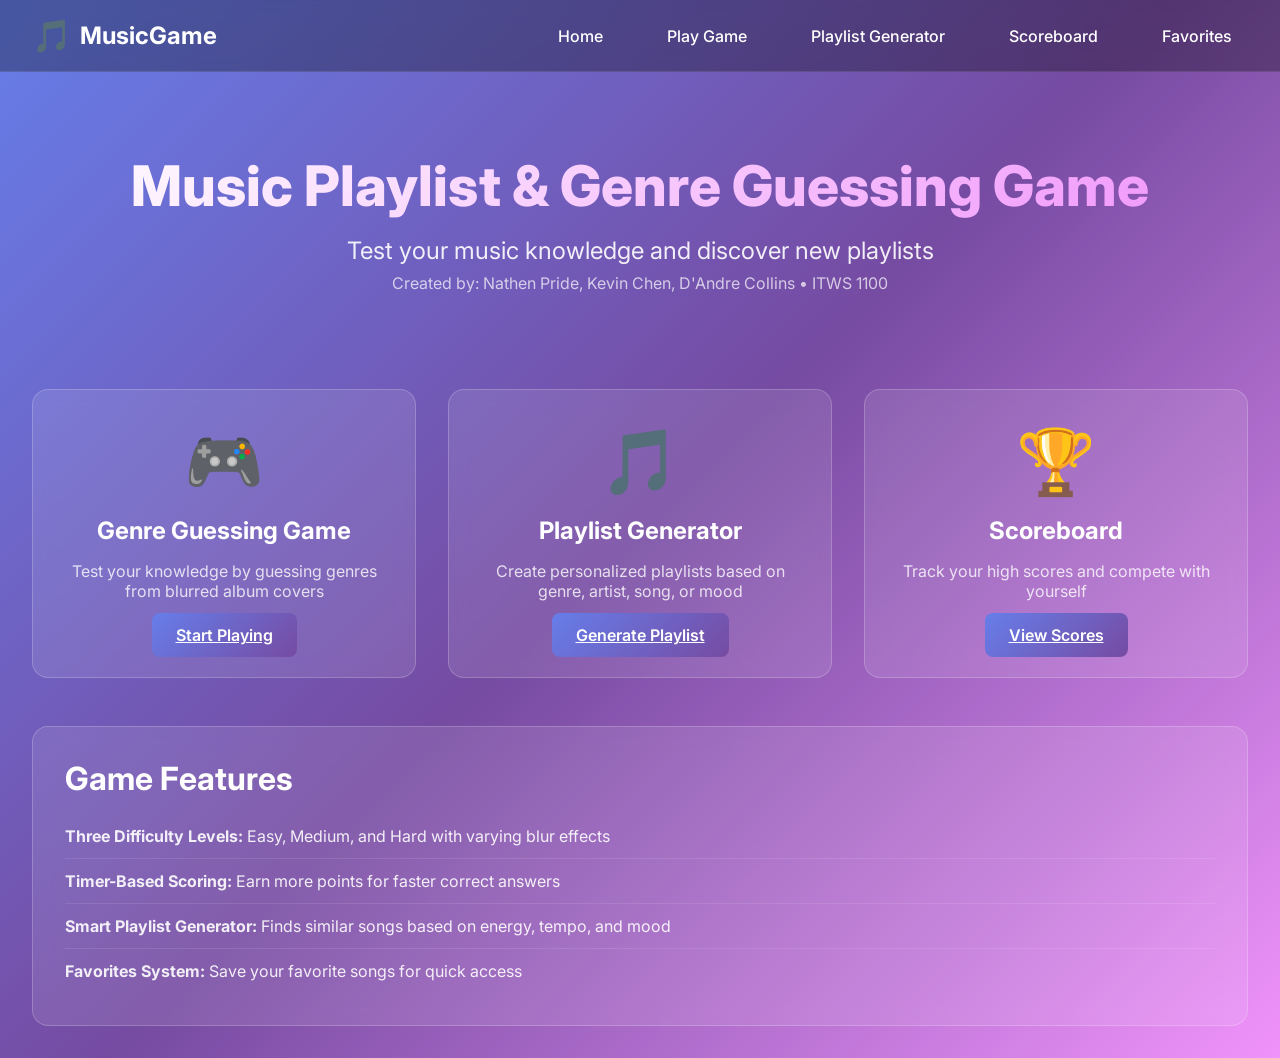
==== index.html @ df0b77b4 "converted had claude help convert the files" ====
<!DOCTYPE html>
<html lang="en">
<head>
    <meta charset="UTF-8">
    <meta name="viewport" content="width=device-width, initial-scale=1.0">
    <title>Music Playlist & Genre Guessing Game</title>
    <link rel="preconnect" href="https://fonts.googleapis.com">
    <link rel="preconnect" href="https://fonts.gstatic.com" crossorigin>
    <link href="https://fonts.googleapis.com/css2?family=Inter:wght@300;400;600;700;800&display=swap" rel="stylesheet">
    <link rel="stylesheet" href="styles.css">
</head>
<body>

    <nav id="navbar">
        <div class="nav-container">
            <div class="nav-brand">
                <span class="icon">🎵</span>
                <span class="brand-text">MusicGame</span>
            </div>
            <ul class="nav-links">
                <li><a href="index.html"      class="nav-link active">Home</a></li>
                <li><a href="game.html"        class="nav-link">Play Game</a></li>
                <li><a href="playlist.html"    class="nav-link">Playlist Generator</a></li>
                <li><a href="scoreboard.html"  class="nav-link">Scoreboard</a></li>
                <li><a href="#favorites"       class="nav-link">Favorites</a></li>
            </ul>
        </div>
    </nav>

    <main id="app">

        <!-- Home Page -->
        <section id="home-page" class="page active">
            <div class="container">
                <div class="hero-section">
                    <h1 class="hero-title">Music Playlist &amp; Genre Guessing Game</h1>
                    <p class="hero-subtitle">Test your music knowledge and discover new playlists</p>
                    <p class="team-info">Created by: Nathen Pride, Kevin Chen, D'Andre Collins &bull; ITWS 1100</p>
                </div>

                <div class="features-grid">
                    <div class="feature-card">
                        <div class="feature-icon">🎮</div>
                        <h3>Genre Guessing Game</h3>
                        <p>Test your knowledge by guessing genres from blurred album covers</p>
                        <a href="game.html" class="btn btn-primary">Start Playing</a>
                    </div>
                    <div class="feature-card">
                        <div class="feature-icon">🎵</div>
                        <h3>Playlist Generator</h3>
                        <p>Create personalized playlists based on genre, artist, song, or mood</p>
                        <a href="playlist.html" class="btn btn-primary">Generate Playlist</a>
                    </div>
                    <div class="feature-card">
                        <div class="feature-icon">🏆</div>
                        <h3>Scoreboard</h3>
                        <p>Track your high scores and compete with yourself</p>
                        <a href="scoreboard.html" class="btn btn-primary">View Scores</a>
                    </div>
                </div>

                <div class="info-section">
                    <h2>Game Features</h2>
                    <ul class="features-list">
                        <li><strong>Three Difficulty Levels:</strong> Easy, Medium, and Hard with varying blur effects</li>
                        <li><strong>Timer-Based Scoring:</strong> Earn more points for faster correct answers</li>
                        <li><strong>Smart Playlist Generator:</strong> Finds similar songs based on energy, tempo, and mood</li>
                        <li><strong>Favorites System:</strong> Save your favorite songs for quick access</li>
                    </ul>
                </div>
            </div>
        </section>

        <!-- Favorites Page -->
        <section id="favorites-page" class="page">
            <div class="container">
                <div class="page-header">
                    <span class="page-icon">❤️</span>
                    <h1>Your Favorites</h1>
                    <p>Songs you've saved</p>
                </div>
                <div id="favorites-grid" class="playlist-grid"></div>
            </div>
        </section>

    </main>

    <script src="data/songs.js"></script>
    <script src="js/storage.js"></script>
    <script src="js/favorites.js"></script>
    <script>
        function playPreview(songId) {
            const song = songs.find(s => s.id === songId);
            if (song && song.audioPreviewUrl) {
                new Audio(song.audioPreviewUrl).play();
            } else {
                alert('Audio preview not available (demo mode)');
            }
        }

        function navigateTo(hash) {
            window.location.hash = hash;
        }

        function handleRoute() {
            const hash = window.location.hash || '#home';
            const page = hash.substring(1);
            document.querySelectorAll('.page').forEach(p => p.classList.remove('active'));
            document.querySelectorAll('.nav-link').forEach(l => l.classList.remove('active'));
            const el = document.getElementById(page + '-page');
            (el || document.getElementById('home-page')).classList.add('active');
            const navLink = document.querySelector(`.nav-link[href="${hash}"]`);
            if (navLink) navLink.classList.add('active');
            if (page === 'favorites') loadFavorites();
        }

        window.addEventListener('hashchange', handleRoute);
        document.addEventListener('DOMContentLoaded', handleRoute);
    </script>

</body>
</html>
---- styles.css ----
/* Reset and Base Styles */
* {
    margin: 0;
    padding: 0;
    box-sizing: border-box;
}

body {
    font-family: 'Inter', -apple-system, BlinkMacSystemFont, 'Segoe UI', sans-serif;
    background: linear-gradient(135deg, #667eea 0%, #764ba2 50%, #f093fb 100%);
    min-height: 100vh;
    color: #ffffff;
    overflow-x: hidden;
}

/* Navigation */
#navbar {
    background: rgba(0, 0, 0, 0.3);
    backdrop-filter: blur(10px);
    padding: 1rem 2rem;
    position: sticky;
    top: 0;
    z-index: 100;
    border-bottom: 1px solid rgba(255, 255, 255, 0.1);
}

.nav-container {
    max-width: 1400px;
    margin: 0 auto;
    display: flex;
    justify-content: space-between;
    align-items: center;
}

.nav-brand {
    display: flex;
    align-items: center;
    gap: 0.5rem;
    font-size: 1.5rem;
    font-weight: 700;
}

.icon {
    font-size: 2rem;
}

.nav-links {
    display: flex;
    list-style: none;
    gap: 2rem;
}

.nav-link {
    color: #ffffff;
    text-decoration: none;
    font-weight: 500;
    padding: 0.5rem 1rem;
    border-radius: 0.5rem;
    transition: all 0.3s ease;
}

.nav-link:hover {
    background: rgba(255, 255, 255, 0.1);
}

.nav-link.active {
    background: rgba(255, 255, 255, 0.2);
}

/* Container */
.container {
    max-width: 1400px;
    margin: 0 auto;
    padding: 2rem;
}

/* Page Management */
.page {
    display: none;
    animation: fadeIn 0.5s ease;
}

.page.active {
    display: block;
}

@keyframes fadeIn {
    from {
        opacity: 0;
        transform: translateY(20px);
    }
    to {
        opacity: 1;
        transform: translateY(0);
    }
}

/* Buttons */
.btn {
    padding: 0.75rem 1.5rem;
    border: none;
    border-radius: 0.5rem;
    font-weight: 600;
    cursor: pointer;
    transition: all 0.3s ease;
    font-size: 1rem;
}

.btn-primary {
    background: linear-gradient(135deg, #667eea 0%, #764ba2 100%);
    color: white;
}

.btn-primary:hover {
    transform: translateY(-2px);
    box-shadow: 0 10px 20px rgba(0, 0, 0, 0.3);
}

.btn-secondary {
    background: rgba(255, 255, 255, 0.1);
    color: white;
    border: 1px solid rgba(255, 255, 255, 0.2);
}

.btn-secondary:hover {
    background: rgba(255, 255, 255, 0.2);
}

.btn-danger {
    background: rgba(239, 68, 68, 0.8);
    color: white;
}

.btn-danger:hover {
    background: rgba(239, 68, 68, 1);
}

.btn-large {
    width: 100%;
    padding: 1rem 2rem;
    font-size: 1.1rem;
    margin-top: 1rem;
}

/* Home Page */
.hero-section {
    text-align: center;
    padding: 3rem 0;
}

.hero-title {
    font-size: 3.5rem;
    font-weight: 800;
    margin-bottom: 1rem;
    background: linear-gradient(135deg, #fff 0%, #f093fb 100%);
    -webkit-background-clip: text;
    -webkit-text-fill-color: transparent;
    background-clip: text;
}

.hero-subtitle {
    font-size: 1.5rem;
    color: rgba(255, 255, 255, 0.9);
    margin-bottom: 0.5rem;
}

.team-info {
    color: rgba(255, 255, 255, 0.7);
    font-size: 1rem;
}

.features-grid {
    display: grid;
    grid-template-columns: repeat(auto-fit, minmax(300px, 1fr));
    gap: 2rem;
    margin: 3rem 0;
}

.feature-card {
    background: rgba(255, 255, 255, 0.1);
    backdrop-filter: blur(10px);
    padding: 2rem;
    border-radius: 1rem;
    border: 1px solid rgba(255, 255, 255, 0.2);
    text-align: center;
    transition: all 0.3s ease;
}

.feature-card:hover {
    transform: translateY(-5px);
    box-shadow: 0 20px 40px rgba(0, 0, 0, 0.3);
    background: rgba(255, 255, 255, 0.15);
}

.feature-icon {
    font-size: 4rem;
    margin-bottom: 1rem;
}

.feature-card h3 {
    font-size: 1.5rem;
    margin-bottom: 1rem;
}

.feature-card p {
    color: rgba(255, 255, 255, 0.8);
    margin-bottom: 1.5rem;
}

.info-section {
    background: rgba(255, 255, 255, 0.1);
    backdrop-filter: blur(10px);
    padding: 2rem;
    border-radius: 1rem;
    border: 1px solid rgba(255, 255, 255, 0.2);
    margin-top: 3rem;
}

.info-section h2 {
    font-size: 2rem;
    margin-bottom: 1rem;
}

.features-list {
    list-style: none;
    padding: 0;
}

.features-list li {
    padding: 0.75rem 0;
    color: rgba(255, 255, 255, 0.9);
    border-bottom: 1px solid rgba(255, 255, 255, 0.1);
}

.features-list li:last-child {
    border-bottom: none;
}

/* Game Selection */
.game-select-header {
    text-align: center;
    margin-bottom: 3rem;
}

.game-select-header h1 {
    font-size: 3rem;
    margin-bottom: 0.5rem;
}

.game-select-header p {
    font-size: 1.2rem;
    color: rgba(255, 255, 255, 0.8);
}

.difficulty-grid {
    display: grid;
    grid-template-columns: repeat(auto-fit, minmax(280px, 1fr));
    gap: 2rem;
}

/* Game Mode Selection */
.game-mode-grid {
    display: grid;
    grid-template-columns: repeat(auto-fit, minmax(300px, 1fr));
    gap: 2rem;
    max-width: 900px;
    margin: 0 auto;
}

.game-mode-card {
    background: rgba(255, 255, 255, 0.1);
    backdrop-filter: blur(10px);
    padding: 2.5rem;
    border-radius: 1rem;
    border: 2px solid rgba(255, 255, 255, 0.2);
    text-align: center;
    cursor: pointer;
    transition: all 0.3s ease;
}

.game-mode-card:hover {
    transform: translateY(-10px);
    box-shadow: 0 20px 40px rgba(0, 0, 0, 0.4);
    border-color: rgba(255, 255, 255, 0.5);
    background: rgba(255, 255, 255, 0.15);
}

.game-mode-icon {
    font-size: 5rem;
    margin-bottom: 1rem;
}

.game-mode-card h3 {
    font-size: 2rem;
    margin-bottom: 1rem;
}

.game-mode-desc {
    color: rgba(255, 255, 255, 0.8);
    margin-bottom: 1.5rem;
    font-size: 1.1rem;
}

.game-mode-features {
    display: flex;
    flex-direction: column;
    gap: 0.5rem;
    padding-top: 1rem;
    border-top: 1px solid rgba(255, 255, 255, 0.2);
    color: rgba(255, 255, 255, 0.7);
    font-size: 0.95rem;
    text-align: left;
}

/* Song Guessing Game */
.song-game-content {
    max-width: 700px;
    margin: 0 auto;
}

.audio-player-container {
    margin-bottom: 2rem;
}

.audio-player-card {
    background: rgba(255, 255, 255, 0.1);
    backdrop-filter: blur(10px);
    padding: 2rem;
    border-radius: 1rem;
    border: 2px solid rgba(255, 255, 255, 0.3);
    text-align: center;
}

.audio-wave {
    font-size: 3rem;
    margin-bottom: 1.5rem;
    animation: wave 2s ease-in-out infinite;
}

@keyframes wave {
    0%, 100% {
        transform: scale(1);
    }
    50% {
        transform: scale(1.1);
    }
}

.audio-info {
    margin-bottom: 1.5rem;
}

.audio-timer {
    font-size: 1.2rem;
    font-weight: 600;
    margin-bottom: 0.75rem;
}

.audio-progress-bar {
    width: 100%;
    height: 12px;
    background: rgba(255, 255, 255, 0.2);
    border-radius: 6px;
    overflow: hidden;
}

.audio-progress-fill {
    height: 100%;
    background: linear-gradient(90deg, #667eea 0%, #f093fb 100%);
    width: 0%;
    transition: width 0.1s linear;
}

.btn-play {
    background: linear-gradient(135deg, #667eea 0%, #764ba2 100%);
    color: white;
    border: none;
    padding: 1rem 2rem;
    border-radius: 0.75rem;
    font-size: 1.2rem;
    font-weight: 700;
    cursor: pointer;
    display: inline-flex;
    align-items: center;
    gap: 0.75rem;
    transition: all 0.3s ease;
}

.btn-play:hover {
    transform: translateY(-2px);
    box-shadow: 0 10px 25px rgba(0, 0, 0, 0.3);
}

.btn-play:disabled {
    opacity: 0.5;
    cursor: not-allowed;
}

.audio-hint {
    margin-top: 1rem;
    color: rgba(255, 255, 255, 0.7);
    font-size: 0.9rem;
}

.guess-form {
    background: rgba(255, 255, 255, 0.1);
    backdrop-filter: blur(10px);
    padding: 2rem;
    border-radius: 1rem;
    border: 1px solid rgba(255, 255, 255, 0.2);
    margin-bottom: 2rem;
}

.guess-form .form-group {
    margin-bottom: 1.5rem;
}

.guess-input {
    font-size: 1.1rem;
    padding: 1rem;
}

.guess-form .btn {
    margin-top: 0.5rem;
}

.guess-form .btn-secondary {
    width: 100%;
}

/* Responsive Design */
@media (max-width: 768px) {
    .nav-links {
        gap: 1rem;
        font-size: 0.9rem;
    }

    .hero-title {
        font-size: 2rem;
    }

    .hero-subtitle {
        font-size: 1.2rem;
    }

    .features-grid,
    .difficulty-grid {
        grid-template-columns: 1fr;
    }

    .game-stats {
        flex-direction: column;
        gap: 1rem;
    }

    .search-row {
        grid-template-columns: 1fr;
    }

    .playlist-grid {
        grid-template-columns: repeat(auto-fill, minmax(200px, 1fr));
    }

    .scoreboard-controls {
        justify-content: center;
    }

    .score-item {
        flex-direction: column;
        text-align: center;
        gap: 1rem;
    }
}

@media (max-width: 480px) {
    .nav-links {
        display: none;
    }

    .container {
        padding: 1rem;
    }

    .playlist-grid {
        grid-template-columns: 1fr;
    }
}

/* ─── Utility ─────────────────────────────────────────────────────────────── */
.hidden { display: none !important; }

/* ─── Difficulty Cards ────────────────────────────────────────────────────── */
.difficulty-card {
    background: rgba(255,255,255,0.1);
    backdrop-filter: blur(10px);
    padding: 2.5rem;
    border-radius: 1rem;
    border: 2px solid rgba(255,255,255,0.2);
    text-align: center;
    cursor: pointer;
    transition: all 0.3s ease;
}
.difficulty-card:hover {
    transform: translateY(-8px);
    box-shadow: 0 20px 40px rgba(0,0,0,0.4);
    border-color: rgba(255,255,255,0.5);
    background: rgba(255,255,255,0.15);
}
.difficulty-icon { font-size: 4rem; margin-bottom: 1rem; }
.difficulty-card h3 { font-size: 1.8rem; margin-bottom: 0.75rem; }
.difficulty-desc { color: rgba(255,255,255,0.8); margin-bottom: 1rem; }
.difficulty-stats {
    display: flex;
    justify-content: center;
    gap: 1.5rem;
    color: rgba(255,255,255,0.7);
    font-size: 0.95rem;
    padding-top: 1rem;
    border-top: 1px solid rgba(255,255,255,0.2);
}

/* ─── Game Header / Stats Bar ─────────────────────────────────────────────── */
.game-header {
    margin-bottom: 2rem;
}
.game-stats {
    display: flex;
    justify-content: center;
    gap: 2rem;
    background: rgba(255,255,255,0.1);
    backdrop-filter: blur(10px);
    padding: 1rem 2rem;
    border-radius: 1rem;
    border: 1px solid rgba(255,255,255,0.2);
}
.stat { text-align: center; }
.stat-label {
    display: block;
    font-size: 0.8rem;
    color: rgba(255,255,255,0.7);
    text-transform: uppercase;
    letter-spacing: 0.05em;
    margin-bottom: 0.25rem;
}
.stat-value {
    display: block;
    font-size: 1.5rem;
    font-weight: 700;
}

/* ─── Timer ───────────────────────────────────────────────────────────────── */
.timer-container { text-align: center; margin-bottom: 1.5rem; }
.timer-circle {
    display: inline-flex;
    align-items: center;
    justify-content: center;
    width: 80px;
    height: 80px;
    border-radius: 50%;
    background: rgba(255,255,255,0.15);
    border: 3px solid rgba(255,255,255,0.4);
    font-size: 2rem;
    font-weight: 800;
    margin-bottom: 0.75rem;
}
.timer-bar {
    width: 100%;
    max-width: 400px;
    margin: 0 auto;
    height: 8px;
    background: rgba(255,255,255,0.2);
    border-radius: 4px;
    overflow: hidden;
}
.timer-progress {
    height: 100%;
    width: 100%;
    background: linear-gradient(90deg, #667eea 0%, #f093fb 100%);
    transition: width 1s linear;
    border-radius: 4px;
}

/* ─── Album Cover ─────────────────────────────────────────────────────────── */
.game-content { max-width: 700px; margin: 0 auto; }
.album-container { position: relative; margin-bottom: 1.5rem; text-align: center; }
.album-image {
    width: 280px;
    height: 280px;
    object-fit: cover;
    border-radius: 1rem;
    box-shadow: 0 20px 40px rgba(0,0,0,0.5);
    transition: filter 0.5s ease;
}
.audio-control { margin-top: 1rem; }
.btn-audio {
    background: rgba(255,255,255,0.15);
    color: white;
    border: 1px solid rgba(255,255,255,0.3);
    padding: 0.5rem 1.25rem;
    border-radius: 2rem;
    cursor: pointer;
    display: inline-flex;
    align-items: center;
    gap: 0.5rem;
    font-size: 0.95rem;
    transition: all 0.3s ease;
}
.btn-audio:hover { background: rgba(255,255,255,0.25); }

/* ─── Genre Options ───────────────────────────────────────────────────────── */
.genre-options {
    display: grid;
    grid-template-columns: 1fr 1fr;
    gap: 1rem;
    margin-bottom: 1.5rem;
}
.genre-option {
    background: rgba(255,255,255,0.12);
    color: white;
    border: 2px solid rgba(255,255,255,0.25);
    padding: 1rem;
    border-radius: 0.75rem;
    font-size: 1rem;
    font-weight: 600;
    cursor: pointer;
    transition: all 0.2s ease;
}
.genre-option:hover:not(.disabled) {
    background: rgba(255,255,255,0.22);
    transform: translateY(-2px);
}
.genre-option.correct {
    background: rgba(34,197,94,0.4);
    border-color: #22c55e;
}
.genre-option.incorrect {
    background: rgba(239,68,68,0.4);
    border-color: #ef4444;
}
.genre-option.disabled {
    cursor: not-allowed;
    opacity: 0.7;
}

/* ─── Feedback Banner ─────────────────────────────────────────────────────── */
.feedback {
    padding: 1.25rem 1.5rem;
    border-radius: 0.75rem;
    text-align: center;
    font-size: 1rem;
    font-weight: 600;
    margin-top: 1rem;
}
.feedback.correct  { background: rgba(34,197,94,0.3);  border: 1px solid #22c55e; }
.feedback.incorrect{ background: rgba(239,68,68,0.3);  border: 1px solid #ef4444; }
.feedback-content  { display: flex; align-items: center; justify-content: center; gap: 0.75rem; font-size: 1.1rem; }

/* ─── Results Page ────────────────────────────────────────────────────────── */
.results-container { max-width: 600px; margin: 0 auto; text-align: center; padding: 2rem; }
.results-header { margin-bottom: 2rem; }
.results-header h1 { font-size: 2.5rem; margin-bottom: 1rem; }
.final-score {
    display: inline-flex;
    flex-direction: column;
    align-items: center;
    background: rgba(255,255,255,0.1);
    padding: 1.5rem 3rem;
    border-radius: 1rem;
    border: 2px solid rgba(255,255,255,0.3);
}
.score-label { font-size: 0.9rem; color: rgba(255,255,255,0.7); text-transform: uppercase; letter-spacing: 0.1em; }
.score-value { font-size: 4rem; font-weight: 800; }
.results-stats {
    display: flex;
    justify-content: center;
    gap: 2rem;
    flex-wrap: wrap;
    margin: 2rem 0;
}
.result-stat {
    background: rgba(255,255,255,0.1);
    padding: 1rem 1.5rem;
    border-radius: 0.75rem;
    text-align: center;
}
.result-label { display: block; font-size: 0.85rem; color: rgba(255,255,255,0.7); margin-bottom: 0.5rem; }
.result-value { display: block; font-size: 1.5rem; font-weight: 700; }
.results-actions { display: flex; gap: 1rem; justify-content: center; flex-wrap: wrap; }

/* ─── Page Headers ────────────────────────────────────────────────────────── */
.page-header { text-align: center; margin-bottom: 2.5rem; }
.page-icon   { font-size: 3.5rem; display: block; margin-bottom: 0.5rem; }
.page-header h1 { font-size: 2.5rem; margin-bottom: 0.5rem; }
.page-header p  { color: rgba(255,255,255,0.8); font-size: 1.1rem; }

/* ─── Playlist / Favorites ────────────────────────────────────────────────── */
.search-panel {
    background: rgba(255,255,255,0.1);
    backdrop-filter: blur(10px);
    padding: 2rem;
    border-radius: 1rem;
    border: 1px solid rgba(255,255,255,0.2);
    margin-bottom: 2rem;
}
.search-row {
    display: grid;
    grid-template-columns: 1fr 2fr;
    gap: 1.5rem;
    margin-bottom: 0.5rem;
}
.form-group { display: flex; flex-direction: column; gap: 0.5rem; }
.form-group label { font-weight: 600; font-size: 0.95rem; }
.form-control {
    background: rgba(255,255,255,0.15);
    color: white;
    border: 1px solid rgba(255,255,255,0.3);
    padding: 0.75rem 1rem;
    border-radius: 0.5rem;
    font-size: 1rem;
    outline: none;
    transition: border-color 0.2s ease;
}
.form-control:focus { border-color: rgba(255,255,255,0.6); }
.form-control option { background: #4c3480; color: white; }

.playlist-results { margin-bottom: 2rem; }
.playlist-header {
    display: flex;
    align-items: center;
    gap: 1rem;
    margin-bottom: 1.5rem;
}
.playlist-header h2 { font-size: 1.5rem; }
.playlist-grid {
    display: grid;
    grid-template-columns: repeat(auto-fill, minmax(220px, 1fr));
    gap: 1.5rem;
}
.playlist-card {
    background: rgba(255,255,255,0.1);
    border-radius: 1rem;
    overflow: hidden;
    border: 1px solid rgba(255,255,255,0.15);
    transition: all 0.3s ease;
}
.playlist-card:hover { transform: translateY(-4px); box-shadow: 0 12px 30px rgba(0,0,0,0.3); }
.playlist-card-image { width: 100%; aspect-ratio: 1; object-fit: cover; display: block; }
.playlist-card-overlay {
    position: absolute;
    inset: 0;
    background: rgba(0,0,0,0.5);
    display: flex;
    align-items: center;
    justify-content: center;
    gap: 0.75rem;
    opacity: 0;
    transition: opacity 0.2s ease;
}
.playlist-card:hover .playlist-card-overlay { opacity: 1; }
.btn-icon {
    background: rgba(255,255,255,0.2);
    border: none;
    color: white;
    font-size: 1.5rem;
    width: 48px;
    height: 48px;
    border-radius: 50%;
    cursor: pointer;
    display: flex;
    align-items: center;
    justify-content: center;
    transition: background 0.2s ease;
}
.btn-icon:hover { background: rgba(255,255,255,0.35); }
.btn-icon.favorited { background: rgba(239,68,68,0.4); }

.playlist-card-content { padding: 1rem; }
.playlist-card-content h3 { font-size: 1rem; margin-bottom: 0.25rem; }
.playlist-card-artist { color: rgba(255,255,255,0.7); font-size: 0.9rem; margin-bottom: 0.5rem; }
.playlist-card-badges { display: flex; gap: 0.5rem; flex-wrap: wrap; margin-bottom: 0.5rem; }
.playlist-card-meta { display: flex; gap: 1rem; color: rgba(255,255,255,0.6); font-size: 0.8rem; }

.badge {
    display: inline-flex;
    align-items: center;
    padding: 0.2rem 0.6rem;
    border-radius: 2rem;
    font-size: 0.75rem;
    font-weight: 600;
    background: rgba(255,255,255,0.15);
}
.badge-genre { background: rgba(102,126,234,0.4); }
.badge-mood  { background: rgba(240,147,251,0.3); }

/* ─── Scoreboard ──────────────────────────────────────────────────────────── */
.scoreboard-controls {
    display: flex;
    gap: 0.75rem;
    flex-wrap: wrap;
    margin-bottom: 1.5rem;
}
.scoreboard-list { display: flex; flex-direction: column; gap: 1rem; }
.score-item {
    display: flex;
    align-items: center;
    justify-content: space-between;
    background: rgba(255,255,255,0.1);
    backdrop-filter: blur(10px);
    padding: 1.25rem 1.5rem;
    border-radius: 1rem;
    border: 1px solid rgba(255,255,255,0.2);
}
.score-item-left { display: flex; align-items: center; gap: 1rem; }
.score-rank { font-size: 1.5rem; min-width: 2.5rem; text-align: center; }
.score-rank.top { font-size: 2rem; }
.score-details h3 { font-size: 1rem; margin-bottom: 0.25rem; }
.score-meta { color: rgba(255,255,255,0.7); font-size: 0.85rem; }
.score-value-large { font-size: 2rem; font-weight: 800; }

/* ─── Info Panel ──────────────────────────────────────────────────────────── */
.info-panel {
    background: rgba(255,255,255,0.08);
    padding: 1.5rem;
    border-radius: 1rem;
    border: 1px solid rgba(255,255,255,0.15);
    margin-top: 2rem;
}
.info-panel h3 { font-size: 1.2rem; margin-bottom: 1rem; }
.info-panel ul { list-style: none; padding: 0; }
.info-panel li { padding: 0.5rem 0; color: rgba(255,255,255,0.85); border-bottom: 1px solid rgba(255,255,255,0.08); }
.info-panel li:last-child { border-bottom: none; }
.info-note { color: rgba(255,255,255,0.6); font-size: 0.9rem; margin-top: 1rem; font-style: italic; }

/* ─── Empty State ─────────────────────────────────────────────────────────── */
.empty-state { text-align: center; padding: 3rem; }
.empty-icon  { font-size: 4rem; display: block; margin-bottom: 1rem; }
.empty-state h3 { font-size: 1.5rem; margin-bottom: 0.5rem; }
.empty-state p  { color: rgba(255,255,255,0.7); }
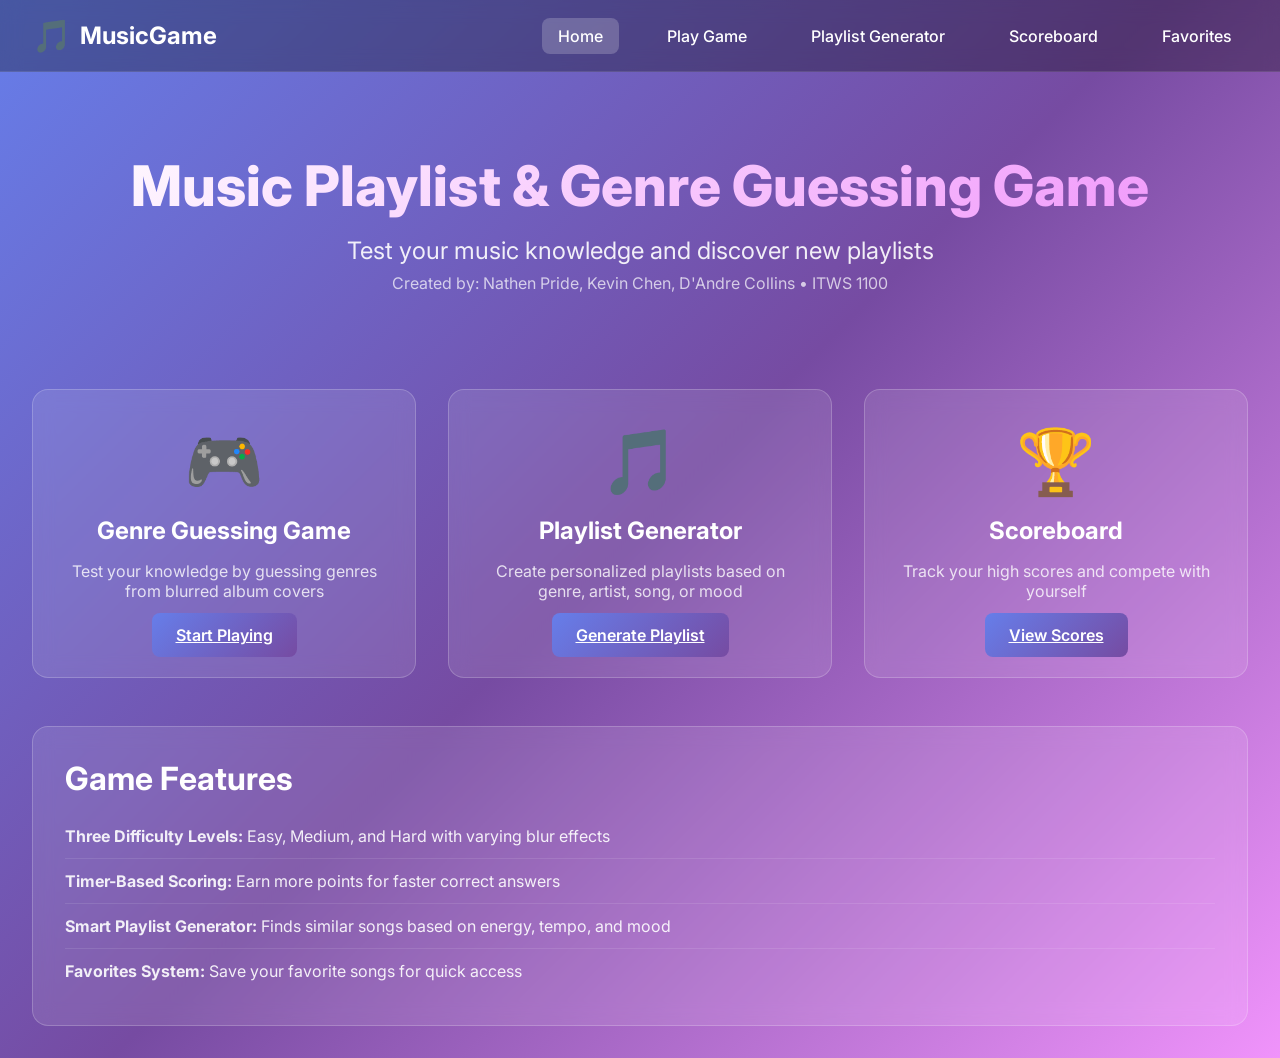
==== commit b5261420: "Favorite Page Separated favorites from index page" ====
--- a/index.html
+++ b/index.html
@@ -1,4 +1,5 @@
 <!DOCTYPE html>
+<!-- Landing page -->
 <html lang="en">
 <head>
     <meta charset="UTF-8">
@@ -18,19 +19,18 @@
                 <span class="brand-text">MusicGame</span>
             </div>
             <ul class="nav-links">
-                <li><a href="index.html"      class="nav-link active">Home</a></li>
-                <li><a href="game.html"        class="nav-link">Play Game</a></li>
-                <li><a href="playlist.html"    class="nav-link">Playlist Generator</a></li>
-                <li><a href="scoreboard.html"  class="nav-link">Scoreboard</a></li>
-                <li><a href="#favorites"       class="nav-link">Favorites</a></li>
+                <li><a href="index.html"              class="nav-link active">Home</a></li>
+                <li><a href="pages/game.html"         class="nav-link">Play Game</a></li>
+                <li><a href="pages/playlist.html"     class="nav-link">Playlist Generator</a></li>
+                <li><a href="pages/scoreboard.html"   class="nav-link">Scoreboard</a></li>
+                <li><a href="pages/favorites.html"    class="nav-link">Favorites</a></li>
             </ul>
         </div>
     </nav>
 
     <main id="app">
 
-        <!-- Home Page -->
-        <section id="home-page" class="page active">
+        <section class="page active">
             <div class="container">
                 <div class="hero-section">
                     <h1 class="hero-title">Music Playlist &amp; Genre Guessing Game</h1>
@@ -43,19 +43,19 @@
                         <div class="feature-icon">🎮</div>
                         <h3>Genre Guessing Game</h3>
                         <p>Test your knowledge by guessing genres from blurred album covers</p>
-                        <a href="game.html" class="btn btn-primary">Start Playing</a>
+                        <a href="pages/game.html" class="btn btn-primary">Start Playing</a>
                     </div>
                     <div class="feature-card">
                         <div class="feature-icon">🎵</div>
                         <h3>Playlist Generator</h3>
                         <p>Create personalized playlists based on genre, artist, song, or mood</p>
-                        <a href="playlist.html" class="btn btn-primary">Generate Playlist</a>
+                        <a href="pages/playlist.html" class="btn btn-primary">Generate Playlist</a>
                     </div>
                     <div class="feature-card">
                         <div class="feature-icon">🏆</div>
                         <h3>Scoreboard</h3>
                         <p>Track your high scores and compete with yourself</p>
-                        <a href="scoreboard.html" class="btn btn-primary">View Scores</a>
+                        <a href="pages/scoreboard.html" class="btn btn-primary">View Scores</a>
                     </div>
                 </div>
 
@@ -71,52 +71,7 @@
             </div>
         </section>
 
-        <!-- Favorites Page -->
-        <section id="favorites-page" class="page">
-            <div class="container">
-                <div class="page-header">
-                    <span class="page-icon">❤️</span>
-                    <h1>Your Favorites</h1>
-                    <p>Songs you've saved</p>
-                </div>
-                <div id="favorites-grid" class="playlist-grid"></div>
-            </div>
-        </section>
-
     </main>
-
-    <script src="data/songs.js"></script>
-    <script src="js/storage.js"></script>
-    <script src="js/favorites.js"></script>
-    <script>
-        function playPreview(songId) {
-            const song = songs.find(s => s.id === songId);
-            if (song && song.audioPreviewUrl) {
-                new Audio(song.audioPreviewUrl).play();
-            } else {
-                alert('Audio preview not available (demo mode)');
-            }
-        }
-
-        function navigateTo(hash) {
-            window.location.hash = hash;
-        }
-
-        function handleRoute() {
-            const hash = window.location.hash || '#home';
-            const page = hash.substring(1);
-            document.querySelectorAll('.page').forEach(p => p.classList.remove('active'));
-            document.querySelectorAll('.nav-link').forEach(l => l.classList.remove('active'));
-            const el = document.getElementById(page + '-page');
-            (el || document.getElementById('home-page')).classList.add('active');
-            const navLink = document.querySelector(`.nav-link[href="${hash}"]`);
-            if (navLink) navLink.classList.add('active');
-            if (page === 'favorites') loadFavorites();
-        }
-
-        window.addEventListener('hashchange', handleRoute);
-        document.addEventListener('DOMContentLoaded', handleRoute);
-    </script>
 
 </body>
 </html>
--- a/styles.css
+++ b/styles.css
@@ -1,4 +1,5 @@
-/* Reset and Base Styles */
+/* ── Reset & Base ─────────────────────────────────────────────────────────────
+   Box-sizing reset + full-viewport purple gradient background used on every page */
 * {
     margin: 0;
     padding: 0;
@@ -13,7 +14,8 @@
     overflow-x: hidden;
 }
 
-/* Navigation */
+/* ── Navigation ───────────────────────────────────────────────────────────────
+   Sticky frosted-glass nav bar; active link gets a slightly brighter background */
 #navbar {
     background: rgba(0, 0, 0, 0.3);
     backdrop-filter: blur(10px);
@@ -67,14 +69,17 @@
     background: rgba(255, 255, 255, 0.2);
 }
 
-/* Container */
+/* ── Layout ───────────────────────────────────────────────────────────────────
+   Centered max-width wrapper used inside every page section */
 .container {
     max-width: 1400px;
     margin: 0 auto;
     padding: 2rem;
 }
 
-/* Page Management */
+/* ── Page Routing ─────────────────────────────────────────────────────────────
+   All .page sections are hidden by default; the router adds .active to show one.
+   fadeIn animation runs every time a page becomes active. */
 .page {
     display: none;
     animation: fadeIn 0.5s ease;
@@ -95,7 +100,9 @@
     }
 }
 
-/* Buttons */
+/* ── Buttons ──────────────────────────────────────────────────────────────────
+   Base .btn + three variants (primary gradient, secondary ghost, danger red)
+   and a full-width .btn-large modifier used in the playlist search panel */
 .btn {
     padding: 0.75rem 1.5rem;
     border: none;
@@ -142,7 +149,8 @@
     margin-top: 1rem;
 }
 
-/* Home Page */
+/* ── Home Page ────────────────────────────────────────────────────────────────
+   Hero section with gradient text title + responsive 3-column feature card grid */
 .hero-section {
     text-align: center;
     padding: 3rem 0;
@@ -236,7 +244,8 @@
     border-bottom: none;
 }
 
-/* Game Selection */
+/* ── Game Selection ───────────────────────────────────────────────────────────
+   Centered header + responsive grid of clickable game-mode and difficulty cards */
 .game-select-header {
     text-align: center;
     margin-bottom: 3rem;
@@ -312,7 +321,8 @@
     text-align: left;
 }
 
-/* Song Guessing Game */
+/* ── Song Guessing Game ───────────────────────────────────────────────────────
+   Audio player card (wave animation, progress bar) + multiple choice option grid */
 .song-game-content {
     max-width: 700px;
     margin: 0 auto;
@@ -428,7 +438,9 @@
     width: 100%;
 }
 
-/* Responsive Design */
+/* ── Responsive Design ────────────────────────────────────────────────────────
+   768px: stack grids to single column, collapse game stats vertically.
+   480px: hide nav links entirely and reduce container padding. */
 @media (max-width: 768px) {
     .nav-links {
         gap: 1rem;
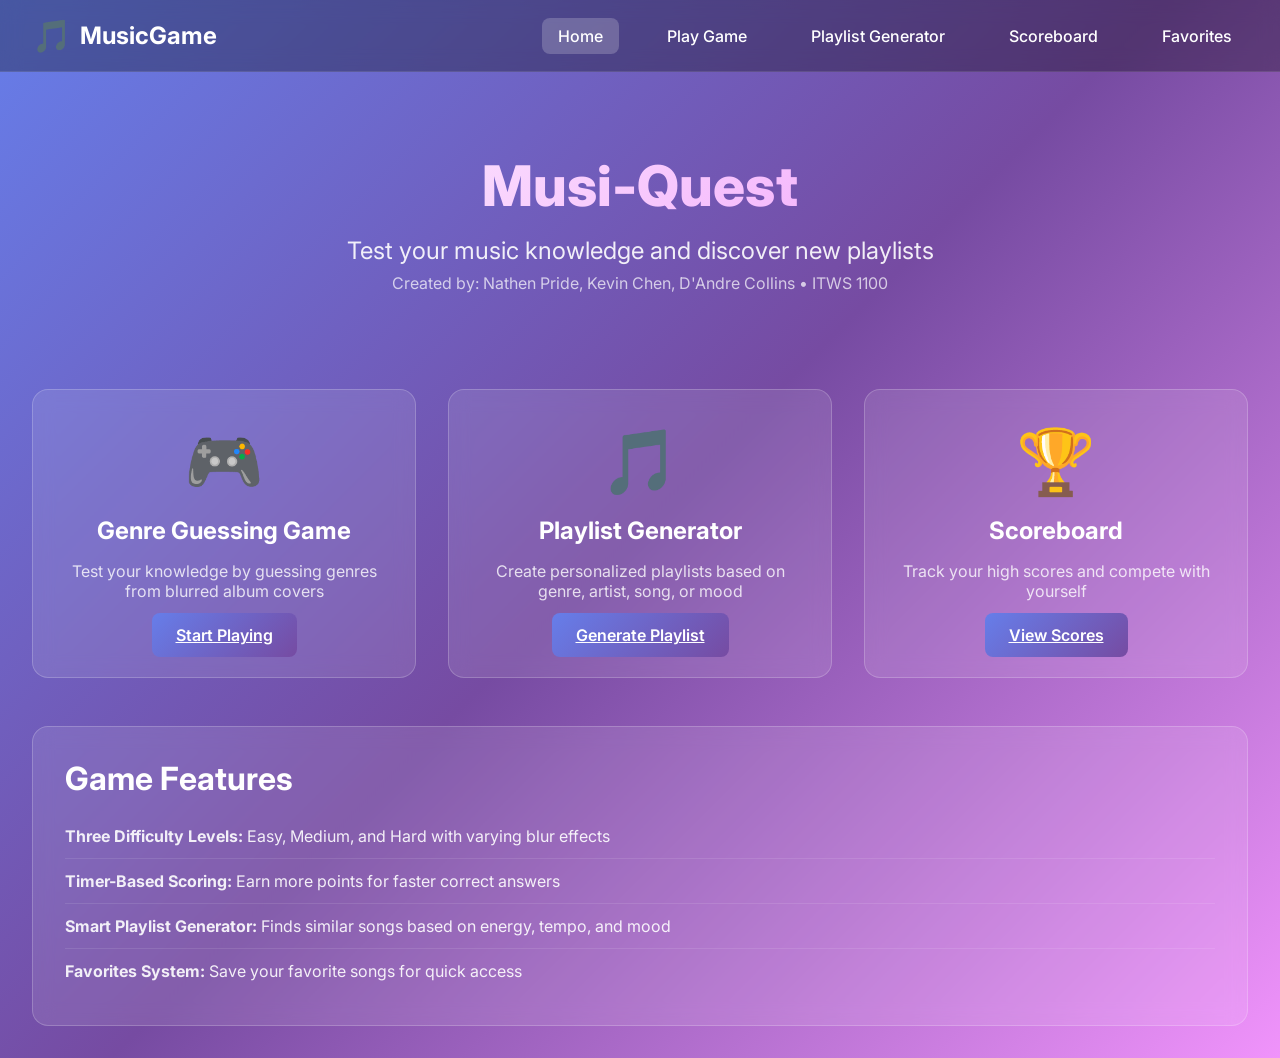
==== commit 255de00e: "Name change" ====
--- a/index.html
+++ b/index.html
@@ -4,7 +4,7 @@
 <head>
     <meta charset="UTF-8">
     <meta name="viewport" content="width=device-width, initial-scale=1.0">
-    <title>Music Playlist & Genre Guessing Game</title>
+    <title>Welcome to Musi Quest</title>
     <link rel="preconnect" href="https://fonts.googleapis.com">
     <link rel="preconnect" href="https://fonts.gstatic.com" crossorigin>
     <link href="https://fonts.googleapis.com/css2?family=Inter:wght@300;400;600;700;800&display=swap" rel="stylesheet">
@@ -33,7 +33,7 @@
         <section class="page active">
             <div class="container">
                 <div class="hero-section">
-                    <h1 class="hero-title">Music Playlist &amp; Genre Guessing Game</h1>
+                    <h1 class="hero-title">Musi-Quest</h1>
                     <p class="hero-subtitle">Test your music knowledge and discover new playlists</p>
                     <p class="team-info">Created by: Nathen Pride, Kevin Chen, D'Andre Collins &bull; ITWS 1100</p>
                 </div>
--- a/styles.css
+++ b/styles.css
@@ -666,6 +666,7 @@
 .feedback.correct  { background: rgba(34,197,94,0.3);  border: 1px solid #22c55e; }
 .feedback.incorrect{ background: rgba(239,68,68,0.3);  border: 1px solid #ef4444; }
 .feedback-content  { display: flex; align-items: center; justify-content: center; gap: 0.75rem; font-size: 1.1rem; }
+.feedback-song     { display: block; font-size: 0.9rem; opacity: 0.85; margin-top: 0.25rem; }
 
 /* ─── Results Page ────────────────────────────────────────────────────────── */
 .results-container { max-width: 600px; margin: 0 auto; text-align: center; padding: 2rem; }
